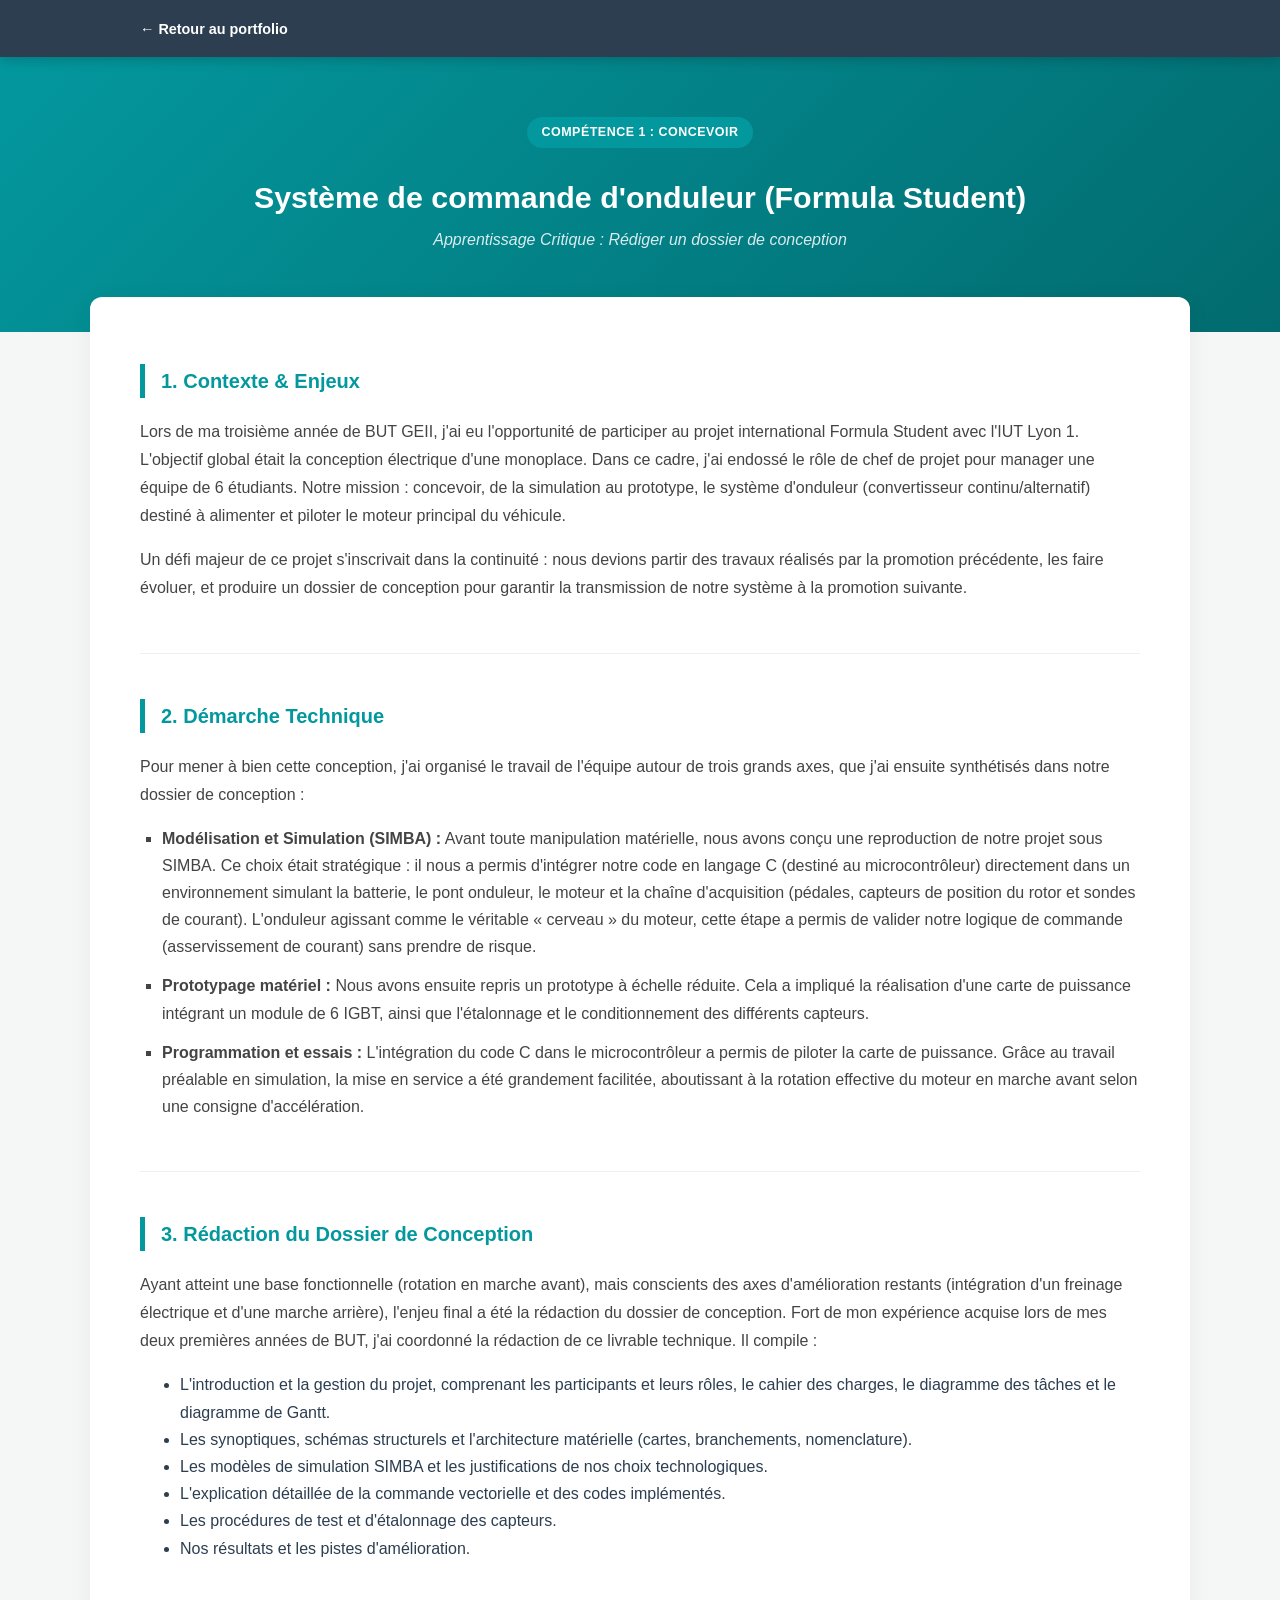
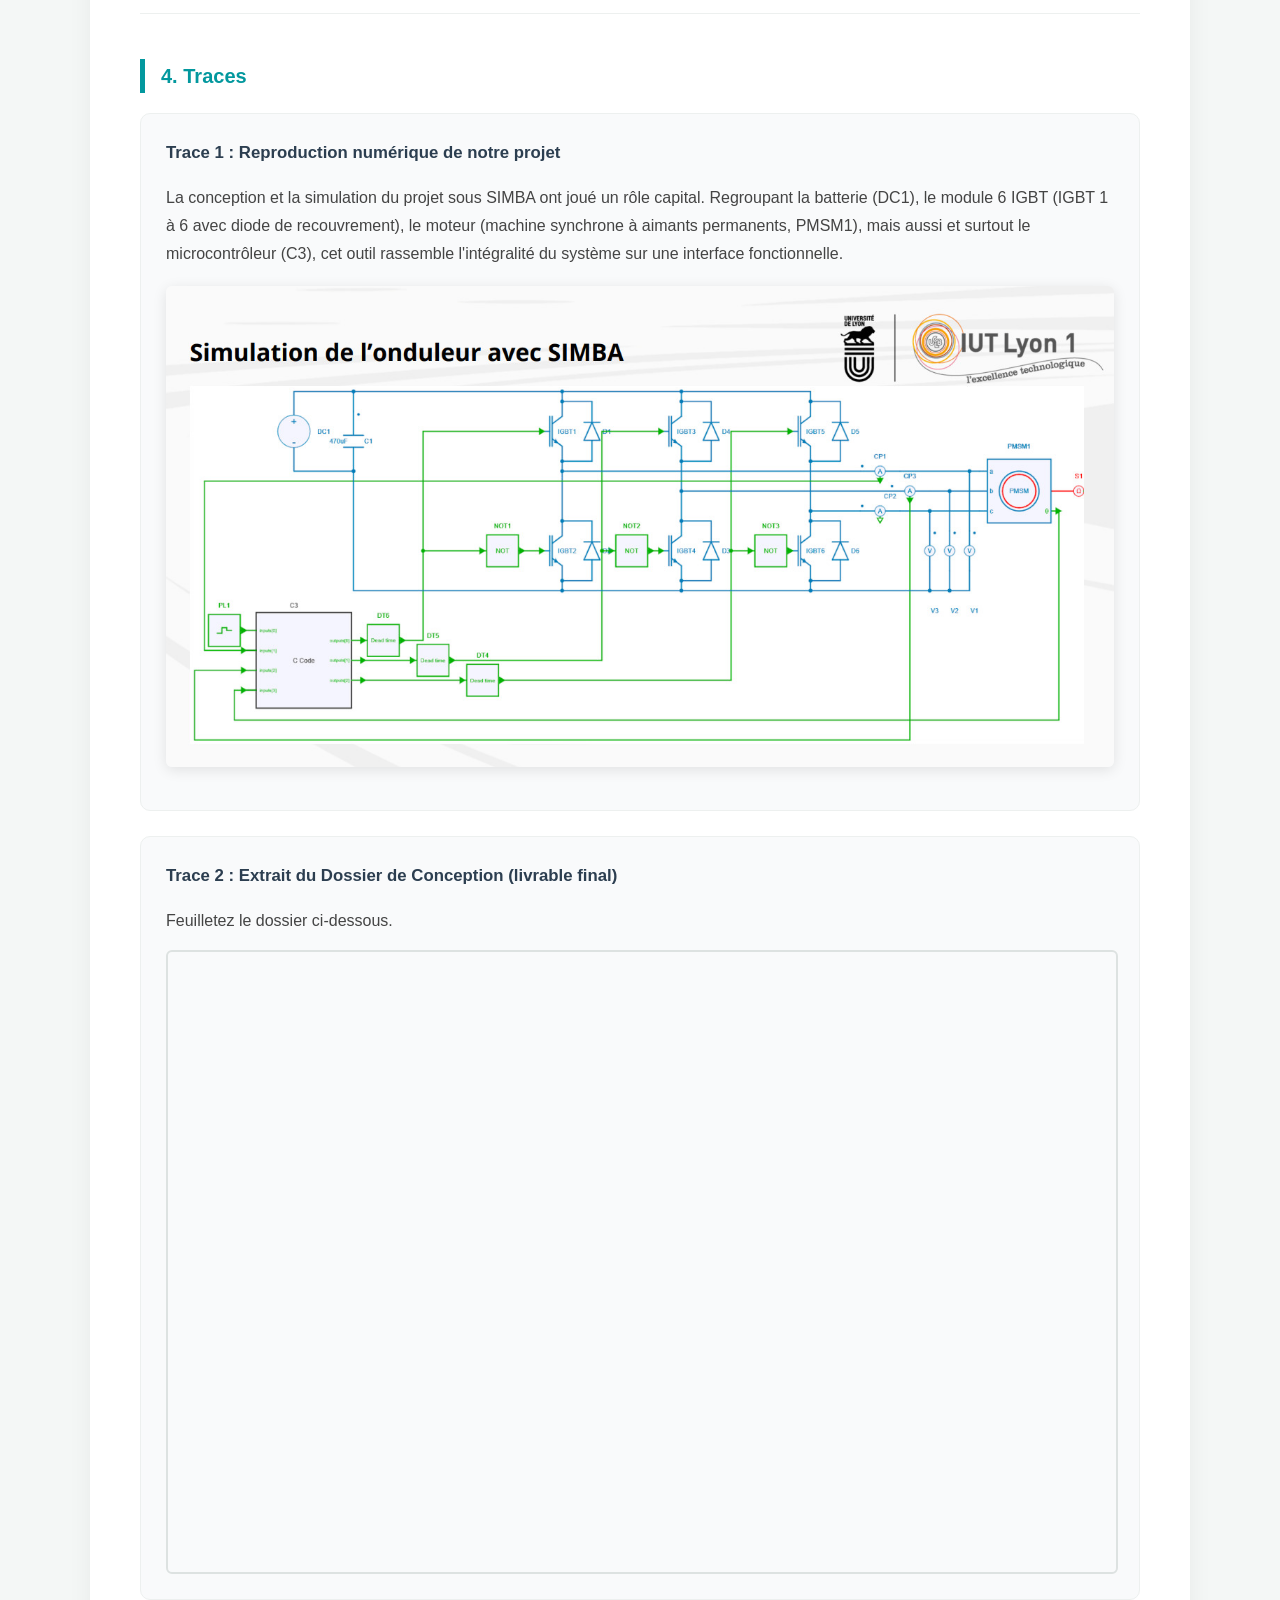
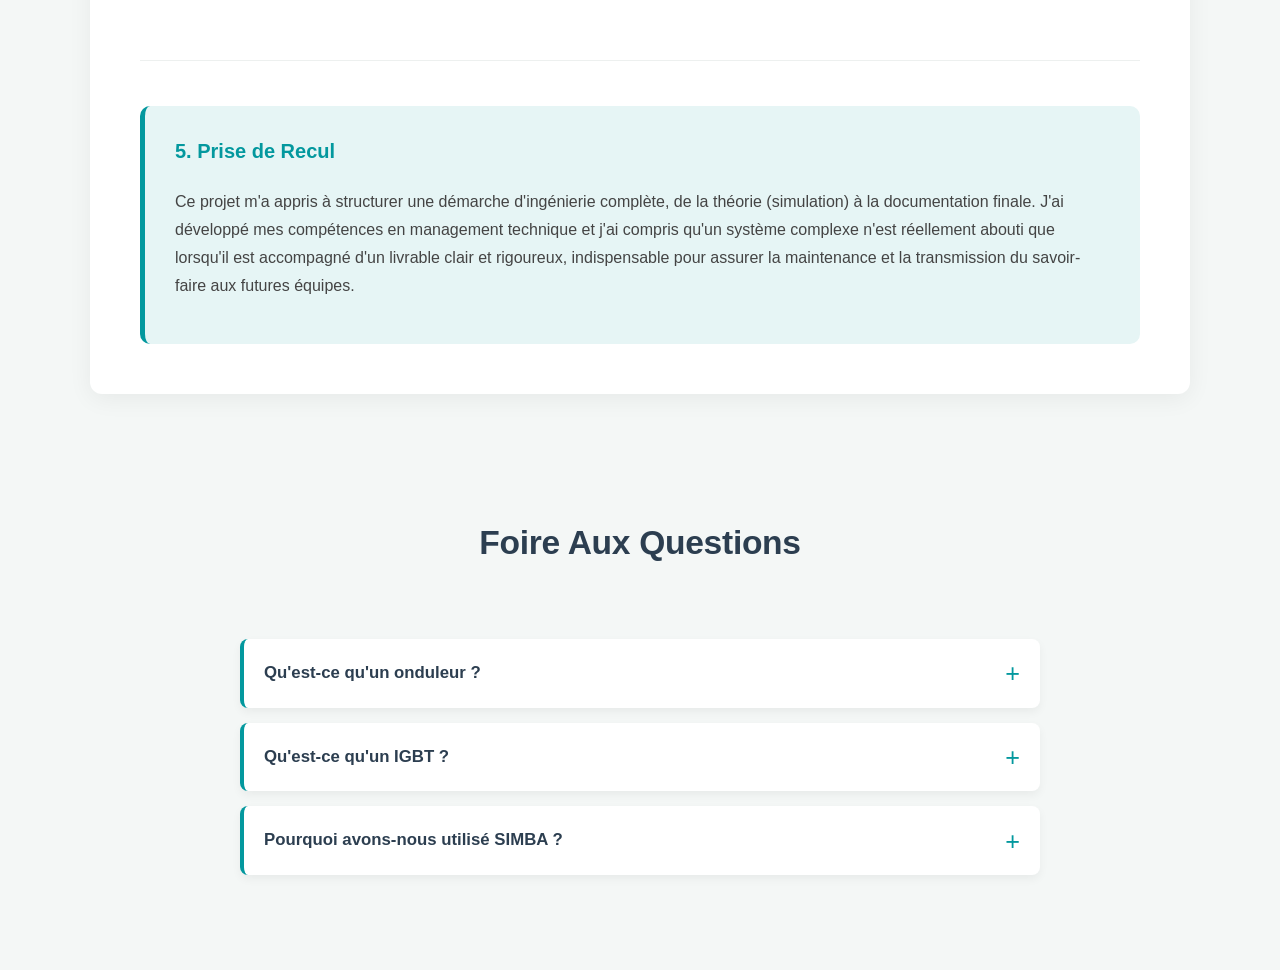
==== formula-student.html @ 9e9a6b29 "Add files via upload" ====
<!DOCTYPE html>
<html lang="fr">
<head>
    <meta charset="UTF-8">
    <meta name="viewport" content="width=device-width, initial-scale=1.0">
    <title>Concevoir - Formula Student | Portfolio Eliès AÏDI</title>
    <link rel="stylesheet" href="style.css">
</head>
<body class="page-competence">

    <div class="navigation-top">
        <div class="container">
            <a href="index.html" class="btn-retour">← Retour au portfolio</a>
        </div>
    </div>

    <header class="header-competence">
        <div class="container">
            <span class="badge">Compétence 1 : Concevoir</span>
            <h1>Système de commande d'onduleur (Formula Student)</h1>
            <p class="ac-titre">Apprentissage Critique : Rédiger un dossier de conception</p>
        </div>
    </header>

    <div class="container contenu-cdtr">

        <section class="bloc-cdtr bloc-contexte">
            <h2>1. Contexte &amp; Enjeux</h2>
            <p>Lors de ma troisième année de BUT GEII, j'ai eu l'opportunité de participer au projet international Formula Student avec l'IUT Lyon 1. L'objectif global était la conception électrique d'une monoplace. Dans ce cadre, j'ai endossé le rôle de chef de projet pour manager une équipe de 6 étudiants. Notre mission : concevoir, de la simulation au prototype, le système d'onduleur (convertisseur continu/alternatif) destiné à alimenter et piloter le moteur principal du véhicule.</p>
            <p>Un défi majeur de ce projet s'inscrivait dans la continuité : nous devions partir des travaux réalisés par la promotion précédente, les faire évoluer, et produire un dossier de conception pour garantir la transmission de notre système à la promotion suivante.</p>
        </section>

        <section class="bloc-cdtr bloc-demarche">
            <h2>2. Démarche Technique</h2>
            <p>Pour mener à bien cette conception, j'ai organisé le travail de l'équipe autour de trois grands axes, que j'ai ensuite synthétisés dans notre dossier de conception :</p>
            <ul>
                <li><strong>Modélisation et Simulation (SIMBA) :</strong> Avant toute manipulation matérielle, nous avons conçu une reproduction de notre projet sous SIMBA. Ce choix était stratégique : il nous a permis d'intégrer notre code en langage C (destiné au microcontrôleur) directement dans un environnement simulant la batterie, le pont onduleur, le moteur et la chaîne d'acquisition (pédales, capteurs de position du rotor et sondes de courant). L'onduleur agissant comme le véritable « cerveau » du moteur, cette étape a permis de valider notre logique de commande (asservissement de courant) sans prendre de risque.</li>
                <li><strong>Prototypage matériel :</strong> Nous avons ensuite repris un prototype à échelle réduite. Cela a impliqué la réalisation d'une carte de puissance intégrant un module de 6 IGBT, ainsi que l'étalonnage et le conditionnement des différents capteurs.</li>
                <li><strong>Programmation et essais :</strong> L'intégration du code C dans le microcontrôleur a permis de piloter la carte de puissance. Grâce au travail préalable en simulation, la mise en service a été grandement facilitée, aboutissant à la rotation effective du moteur en marche avant selon une consigne d'accélération.</li>
            </ul>
        </section>

        <section class="bloc-cdtr bloc-aboutissement">
            <h2>3. Rédaction du Dossier de Conception</h2>
            <p>Ayant atteint une base fonctionnelle (rotation en marche avant), mais conscients des axes d'amélioration restants (intégration d'un freinage électrique et d'une marche arrière), l'enjeu final a été la rédaction du dossier de conception. Fort de mon expérience acquise lors de mes deux premières années de BUT, j'ai coordonné la rédaction de ce livrable technique. Il compile :</p>
            <ul>
                <li>L'introduction et la gestion du projet, comprenant les participants et leurs rôles, le cahier des charges, le diagramme des tâches et le diagramme de Gantt.</li>
                <li>Les synoptiques, schémas structurels et l'architecture matérielle (cartes, branchements, nomenclature).</li>
                <li>Les modèles de simulation SIMBA et les justifications de nos choix technologiques.</li>
                <li>L'explication détaillée de la commande vectorielle et des codes implémentés.</li>
                <li>Les procédures de test et d'étalonnage des capteurs.</li>
                <li>Nos résultats et les pistes d'amélioration.</li>
            </ul>
        </section>

        <section class="bloc-cdtr bloc-traces">
            <h2>4. Traces</h2>

            <div class="trace-item">
                <h3>Trace 1 : Reproduction numérique de notre projet</h3>
                <p>La conception et la simulation du projet sous SIMBA ont joué un rôle capital. Regroupant la batterie (DC1), le module 6 IGBT (IGBT 1 à 6 avec diode de recouvrement), le moteur (machine synchrone à aimants permanents, PMSM1), mais aussi et surtout le microcontrôleur (C3), cet outil rassemble l'intégralité du système sur une interface fonctionnelle.</p>
                <img src="simba.jpg" alt="Capture d'écran de la simulation SIMBA" class="image-trace">
            </div>

            <div class="trace-item">
                <h3>Trace 2 : Extrait du Dossier de Conception (livrable final)</h3>
                <p>Feuilletez le dossier ci-dessous.</p>
                <iframe src="dossier_conception.pdf" class="lecteur-pdf" title="Dossier de conception Formula Student"></iframe>
            </div>
        </section>

        <section class="bloc-cdtr bloc-recul">
            <h2>5. Prise de Recul</h2>
            <p>Ce projet m'a appris à structurer une démarche d'ingénierie complète, de la théorie (simulation) à la documentation finale. J'ai développé mes compétences en management technique et j'ai compris qu'un système complexe n'est réellement abouti que lorsqu'il est accompagné d'un livrable clair et rigoureux, indispensable pour assurer la maintenance et la transmission du savoir-faire aux futures équipes.</p>
        </section>

    </div>

</body>
<section class="section-faq">
        <div class="container">
            <h2 class="titre-section">Foire Aux Questions</h2>
            
            <div class="faq-conteneur">
                
                <details class="faq-item">
                    <summary>Qu'est-ce qu'un onduleur ?</summary>
                    <div class="faq-reponse">
                        <p>Un onduleur est une technologie très utilisée dans le secteur de la mobilité, mais pas seulement : c'est un convertisseur de puissance transformant une alimentation continue en triphasée alternative. Ainsi, il permet par exemple d'alimenter un moteur à courant alternatif depuis une batterie. </p>
                    </div>
                </details>

                <details class="faq-item">
                    <summary>Qu'est-ce qu'un IGBT ?</summary>
                    <div class="faq-reponse">
                        <p>Insulated Gate Bipolar Transistor : en électronique de puissance, c'est un semi-conducteur idéal pour les systèmes à haute puissance, il a la fonction d'un interrupteur commandé. </p>
                    </div>
                </details>
</details>

                <details class="faq-item">
                    <summary>Pourquoi avons-nous utilisé SIMBA ?</summary>
                    <div class="faq-reponse">
                        <p>Il est vrai que nous aurions aussi pu utiliser Matlab avec Simulink, logiciel auquel nous sommes formés. Mais SIMBA était un choix à la fois pertinent car il nous a permis de simuler notre projet efficacement, mais aussi stratégique car nous étudions ce logiciel en classe d'électronique de puissance au même moment.</p>
                    </div>
                </details>
            </div>
        </div>
    </section>
</html>
---- style.css ----
:root {
    --primary: #03989e;
    --secondary: #2c3e50;
    --white: #ffffff;
    --light-text: #f4f7f6;
    --gray: #7f8c8d;
}

/* =========================================
   BASE
========================================= */

html {
    scroll-behavior: smooth;
}

body {
    font-family: 'Helvetica Neue', Arial, sans-serif;
    line-height: 1.7;
    margin: 0;
    color: var(--secondary);
    background-color: var(--white);
    animation: pageFadeIn 0.5s ease;
}

@keyframes pageFadeIn {
    from { opacity: 0; transform: translateY(8px); }
    to   { opacity: 1; transform: translateY(0); }
}

.container {
    max-width: 1000px;
    margin: 0 auto;
    padding: 0 20px;
}

/* =========================================
   SECTION 1 : ACCUEIL
========================================= */

.accueil {
    background-color: var(--white);
    color: var(--secondary);
    padding: 100px 0 70px;
    text-align: center;
}

.contenu-accueil {
    display: flex;
    flex-direction: column;
    align-items: center;
}

.photo-profil {
    width: 150px;
    height: 150px;
    background-color: #ddd;
    border-radius: 50%;
    margin: 0 auto 30px;
    border: 5px solid rgba(3, 152, 158, 0.2);
    background-image: url('photo.png');
    background-size: cover;
    background-position: center;
    box-shadow: 0 8px 30px rgba(0, 0, 0, 0.08);
    transition: transform 0.3s ease, box-shadow 0.3s ease;
}

.photo-profil:hover {
    transform: scale(1.04);
    box-shadow: 0 12px 40px rgba(3, 152, 158, 0.2);
}

.accueil h1 {
    font-size: 3em;
    font-weight: 700;
    letter-spacing: -0.5px;
    margin: 0 0 12px;
    color: var(--secondary);
}

.accueil h2 {
    font-size: 1.1em;
    font-weight: 400;
    color: var(--gray);
    margin: 0 0 20px;
    max-width: 580px;
    line-height: 1.6;
}

.accueil .mention-alternance {
    display: inline-block;
    background-color: rgba(3, 152, 158, 0.08);
    color: var(--primary);
    border: 1.5px solid rgba(3, 152, 158, 0.35);
    border-radius: 30px;
    padding: 7px 22px;
    font-size: 0.9em;
    font-weight: 600;
    margin-bottom: 20px;
    letter-spacing: 0.2px;
}

.contact-rapide {
    margin-top: 10px;
    font-size: 0.95em;
    color: var(--gray);
    display: flex;
    align-items: center;
    justify-content: center;
    gap: 8px;
    flex-wrap: wrap;
}

.contact-rapide span {
    display: inline-flex;
    align-items: center;
    gap: 4px;
}

.contact-rapide .separateur {
    color: #ccc;
}

/* =========================================
   SKYLINE (PARALLAXE)
========================================= */

.skyline-divider {
    height: 300px;
    width: 100%;
    background-image: url('skyline.jpg');
    background-size: cover;
    background-position: center bottom;
    background-repeat: no-repeat;

}

/* =========================================
   TITRES DE SECTION
========================================= */

.titre-section {
    text-align: center;
    font-size: 2.1em;
    font-weight: 700;
    letter-spacing: -0.3px;
    margin-top: 0;
    margin-bottom: 50px;
    position: relative;
}

.titre-section::after {
    content: '';
    display: block;
    width: 55px;
    height: 4px;
    border-radius: 2px;
    margin: 14px auto 0;
}

/* =========================================
   SECTION 2 : PARCOURS (fond bleu)
========================================= */

.section-bleue {
    background-color: var(--primary);
    color: var(--light-text);
    padding: 80px 0;
}

.section-bleue .titre-section { color: var(--white); }
.section-bleue .titre-section::after { background: rgba(255,255,255,0.6); }

.timeline {
    border-left: 3px solid rgba(255,255,255,0.3);
    margin: 0 auto;
    padding: 20px 40px;
    max-width: 750px;
    text-align: left;
}

.timeline-item {
    position: relative;
    margin-bottom: 40px;
    transition: transform 0.25s ease;
}

.timeline-item:last-child {
    margin-bottom: 0;
}

.timeline-item:hover {
    transform: translateX(6px);
}

.timeline-item::before {
    content: '';
    position: absolute;
    left: -49px;
    top: 6px;
    width: 14px;
    height: 14px;
    background: var(--white);
    border-radius: 50%;
    border: 3px solid var(--primary);
    transition: transform 0.25s ease;
}

.timeline-item:hover::before {
    transform: scale(1.3);
}

.timeline-item .date {
    font-weight: 700;
    color: var(--white);
    font-size: 0.95em;
    opacity: 0.85;
    text-transform: uppercase;
    letter-spacing: 0.5px;
}

.timeline-item h3 { color: var(--white); margin: 4px 0 6px; font-size: 1.05em; }
.timeline-item p  { margin: 4px 0; opacity: 0.9; }
.timeline-item ul { margin-top: 6px; opacity: 0.8; font-size: 0.95em; padding-left: 18px; }
.timeline-item li { margin-bottom: 4px; }

/* =========================================
   SECTION 3 : COMPÉTENCES (fond blanc)
========================================= */

.section-blanche {
    background-color: var(--white);
    padding: 80px 0;
    text-align: center;
}

.section-blanche .titre-section { color: var(--secondary); }
.section-blanche .titre-section::after { background: var(--primary); }

.sous-titre {
    color: var(--gray);
    margin-bottom: 50px;
    margin-top: -30px;
    font-size: 0.95em;
}

.grille-projets {
    display: grid;
    grid-template-columns: repeat(auto-fit, minmax(280px, 1fr));
    gap: 28px;
    align-items: stretch;
}

.carte-projet {
    background: white;
    padding: 38px 30px;
    border-radius: 15px;
    box-shadow: 0 8px 28px rgba(0,0,0,0.07);
    transition: transform 0.3s ease, box-shadow 0.3s ease, background-color 0.3s ease, color 0.3s ease;
    text-align: left;
    cursor: pointer;
    border: 1px solid #eeeeee;
    display: flex;
    flex-direction: column;
}

.carte-projet h3 {
    margin: 0 0 10px;
    font-size: 1.1em;
}

.carte-projet p {
    flex-grow: 1;
    margin: 0;
    font-size: 0.95em;
    line-height: 1.6;
    color: var(--gray);
    transition: color 0.3s ease;
}

.carte-projet:hover {
    transform: translateY(-10px);
    box-shadow: 0 18px 45px rgba(0,0,0,0.13);
    background-color: #006666;
    color: white;
}

.carte-projet:hover h3 { color: white; }
.carte-projet:hover p  { color: rgba(255,255,255,0.82); }

.badge {
    background: var(--primary);
    color: white;
    padding: 5px 15px;
    border-radius: 20px;
    font-size: 0.78em;
    text-transform: uppercase;
    font-weight: 700;
    letter-spacing: 0.5px;
    display: inline-block;
    margin-bottom: 14px;
    transition: background 0.3s ease, color 0.3s ease;
}

.carte-projet:hover .badge {
    background: rgba(255,255,255,0.2);
    color: white;
    border: 2px solid rgba(255,255,255,0.4);
}

/* =========================================
   PAGES COMPÉTENCES (C.D.T.R)
========================================= */

.page-competence {
    background-color: #f4f7f6;
}

.navigation-top {
    background-color: var(--secondary);
    padding: 15px 0;
    position: sticky;
    top: 0;
    z-index: 100;
    box-shadow: 0 3px 12px rgba(0,0,0,0.2);
}

.btn-retour {
    color: white;
    text-decoration: none;
    font-weight: 600;
    font-size: 0.9em;
    transition: color 0.2s ease, padding-left 0.2s ease;
    display: inline-block;
}

.btn-retour:hover {
    color: var(--primary);
    padding-left: 4px;
}

.header-competence {
    background: linear-gradient(135deg, var(--primary), #026b6f);
    color: white;
    padding: 60px 0 80px;
    text-align: center;
}

.header-competence h1 {
    font-size: 1.9em;
    margin: 16px 0 10px;
    line-height: 1.3;
}

.ac-titre {
    font-size: 1em;
    font-style: italic;
    opacity: 0.85;
    max-width: 600px;
    margin: 0 auto;
    line-height: 1.5;
}

.contenu-cdtr {
    background: white;
    padding: 50px 50px;
    border-radius: 12px;
    box-shadow: 0 5px 25px rgba(0,0,0,0.06);
    margin-top: -35px;
    margin-bottom: 60px;
}

/* Blocs C.D.T.R */
.bloc-cdtr {
    margin-bottom: 45px;
    padding-bottom: 35px;
    border-bottom: 1px solid #edf0ef;
}

.bloc-cdtr:last-child { border-bottom: none; margin-bottom: 0; }

.bloc-cdtr h2 {
    color: var(--primary);
    border-left: 5px solid var(--primary);
    padding-left: 16px;
    margin-bottom: 20px;
    font-size: 1.25em;
}

.bloc-cdtr p {
    color: #444;
    line-height: 1.75;
}

.bloc-demarche ul {
    list-style-type: square;
    padding-left: 22px;
}

.bloc-demarche li {
    margin-bottom: 12px;
    line-height: 1.7;
    color: #444;
}

/* Traces */
.trace-item {
    background: #f9fafb;
    padding: 25px;
    border-radius: 10px;
    margin-bottom: 25px;
    border: 1px solid #edf0ef;
}

.trace-item h3 {
    margin-top: 0;
    color: var(--secondary);
    font-size: 1.05em;
}

.trace-item p {
    margin-bottom: 0;
}

.image-trace {
    max-width: 100%;
    height: auto;
    border-radius: 6px;
    box-shadow: 0 3px 14px rgba(0,0,0,0.1);
    display: block;
    margin: 18px auto;
}

.lecteur-pdf {
    width: 100%;
    height: 620px;
    border: 2px solid #dde2e1;
    border-radius: 6px;
    margin-top: 15px;
    display: block;
}

/* Bloc Recul */
.bloc-recul {
    background-color: #e6f5f5;
    padding: 28px 30px;
    border-radius: 10px;
    border-left: 5px solid var(--primary);
}

.bloc-recul h2 {
    border-left: none;
    padding-left: 0;
    margin-top: 0;
}

/* Image inline (investigation SNCF) */
.image-contexte-inline {
    width: 35%;
    max-width: 500px;
    height: auto;
    display: block;
    margin: 30px auto;
    border-radius: 6px;
    box-shadow: 0 5px 18px rgba(0,0,0,0.1);
}

/* =========================================
   RESPONSIVE MOBILE
========================================= */

@media (max-width: 768px) {
    .accueil { padding: 70px 0 50px; }
    .accueil h1 { font-size: 2.1em; }
    .accueil h2 { font-size: 1em; }

    .skyline-divider {
        height: 200px;
        background-attachment: scroll; /* Évite les bugs iOS */
    }

    .titre-section { font-size: 1.7em; }

    .timeline {
        padding: 15px 20px;
    }

    .timeline-item::before {
        left: -30px;
    }

    .grille-projets {
        grid-template-columns: 1fr;
    }

    .contenu-cdtr {
        padding: 28px 20px;
        margin-top: 0;
        border-radius: 0;
    }

    .lecteur-pdf { height: 420px; }

    .image-contexte-inline { width: 65%; }

    .header-competence { padding: 45px 0 65px; }
    .header-competence h1 { font-size: 1.5em; }

    .bloc-recul { padding: 22px 20px; }
}
/* =========================================
   SECTION FAQ (Foire Aux Questions)
========================================= */

.section-faq {
    background-color: var(--light-bg); /* Utilise le fond gris clair du site */
    padding: 60px 0 80px 0;
}

.faq-conteneur {
    max-width: 800px;
    margin: 0 auto;
}

.faq-item {
    background-color: white;
    border-radius: 8px;
    margin-bottom: 15px;
    box-shadow: 0 4px 10px rgba(0,0,0,0.05);
    overflow: hidden;
    border-left: 4px solid var(--primary); /* Ligne bleue sur la gauche */
    transition: all 0.3s ease;
}

/* Le titre de la question cliquable */
.faq-item summary {
    padding: 20px 40px 20px 20px;
    font-weight: bold;
    font-size: 1.05em;
    cursor: pointer;
    color: var(--secondary);
    list-style: none; /* Enlève la flèche native des navigateurs */
    position: relative;
    outline: none;
}

/* Retire la petite flèche de base sur Chrome/Safari */
.faq-item summary::-webkit-details-marker {
    display: none;
}

/* Ajouter une icône (+) personnalisée */
.faq-item summary::after {
    content: '+';
    position: absolute;
    right: 20px;
    top: 50%;
    transform: translateY(-50%);
    font-size: 1.5em;
    color: var(--primary);
    font-weight: normal;
}

/* Changer le (+) en (-) quand la carte est ouverte */
.faq-item[open] summary::after {
    content: '−';
}

.faq-item summary:hover {
    color: var(--primary);
}

/* Le texte de la réponse */
.faq-reponse {
    padding: 0 20px 20px 20px;
    color: var(--gray);
    border-top: 1px solid #eee;
    margin-top: 5px;
    padding-top: 15px;
    line-height: 1.6;
}
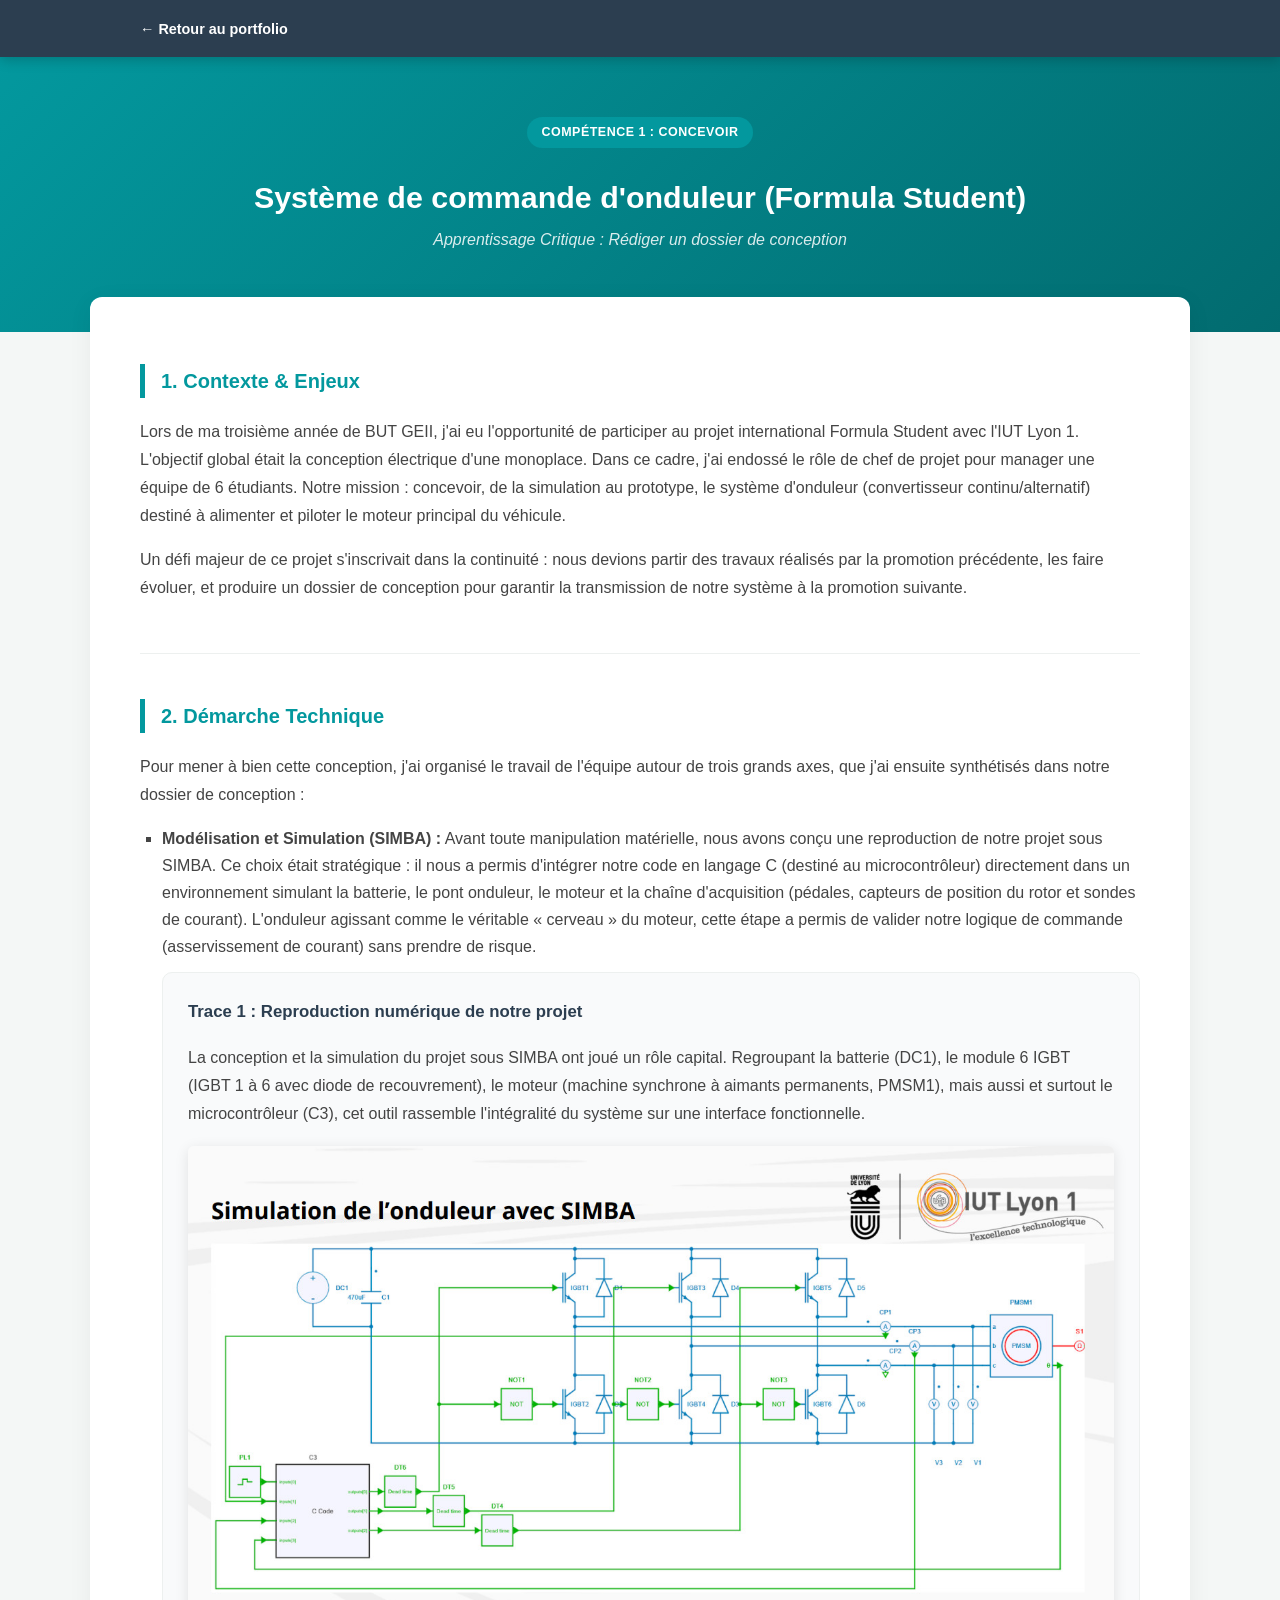
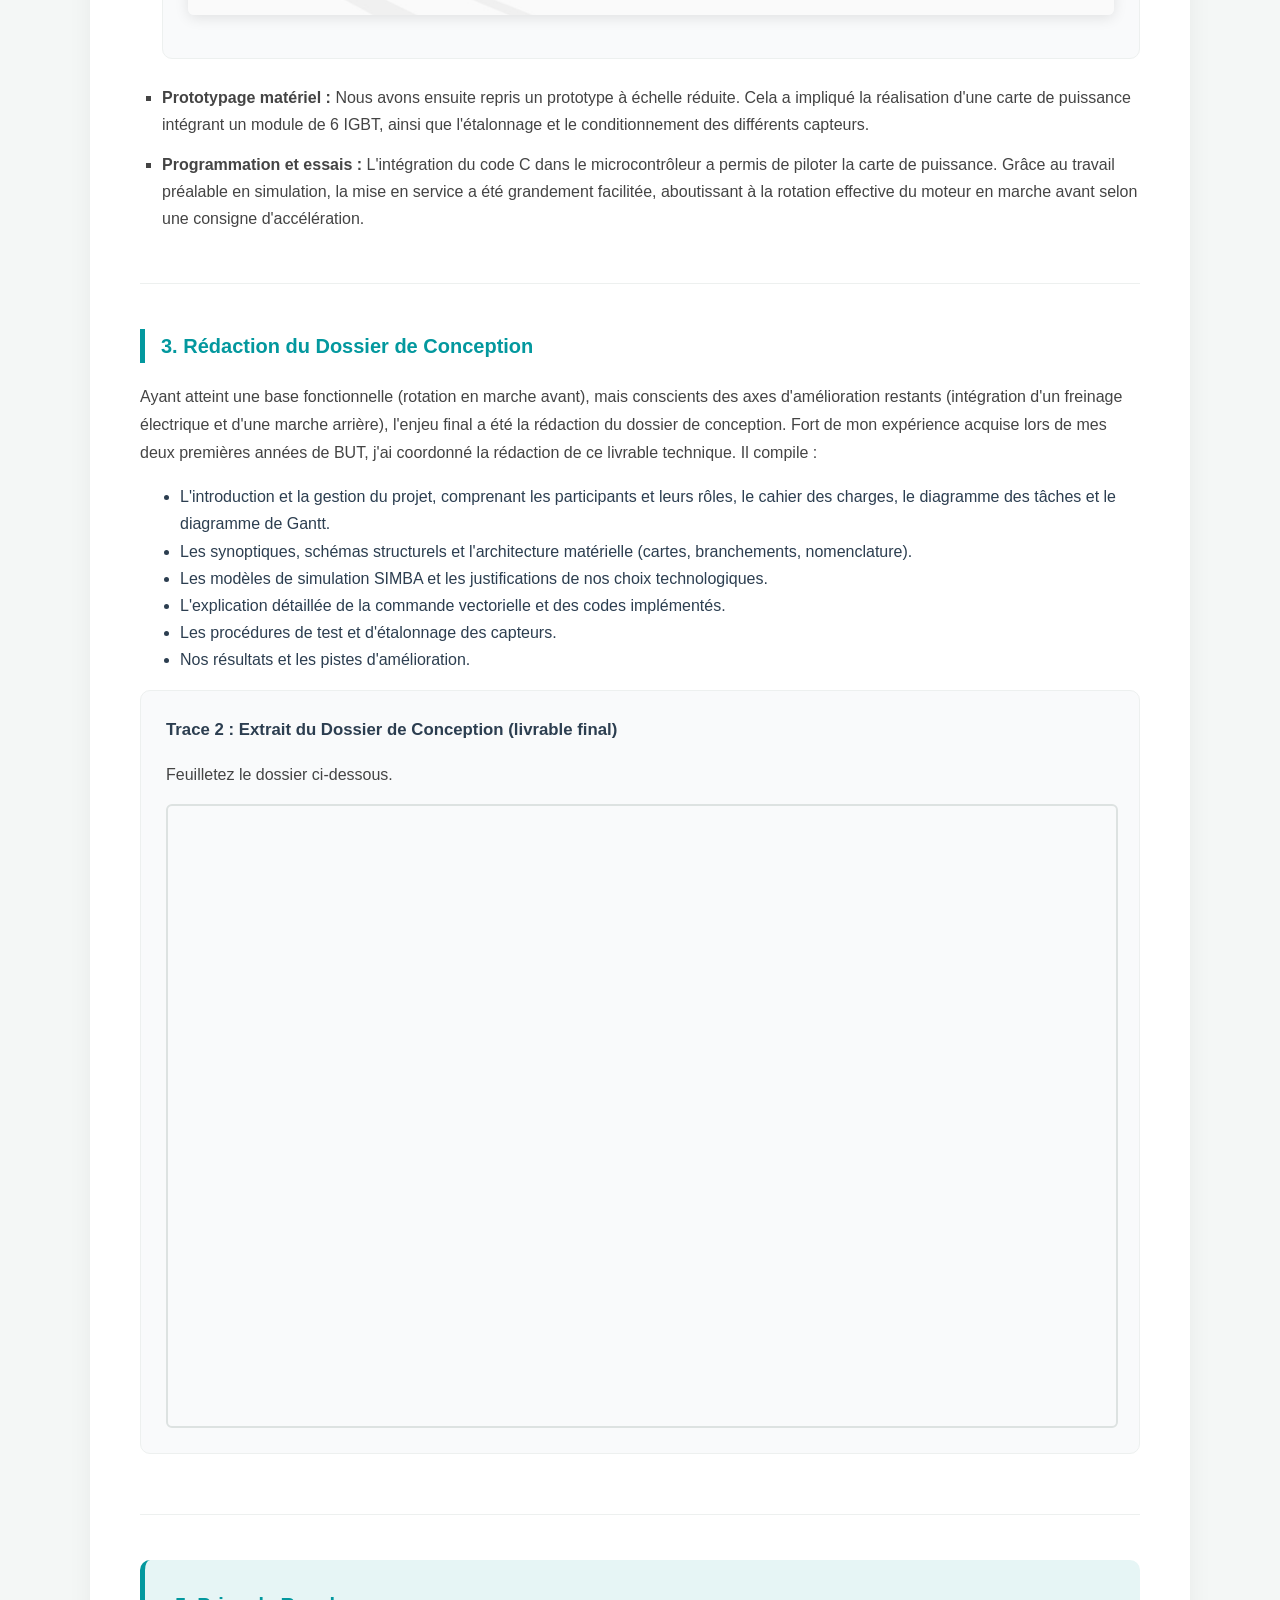
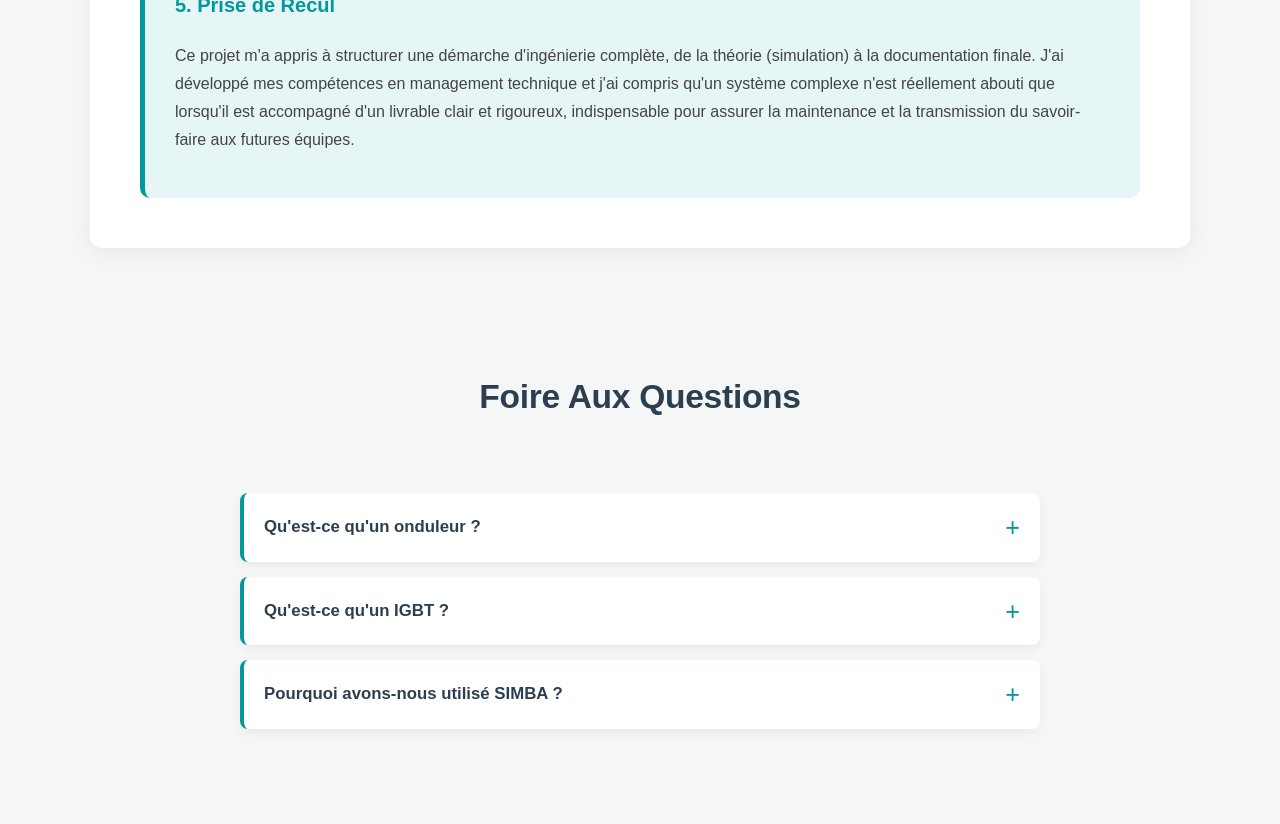
==== commit 93a252e7: "Update formula-student.html" ====
--- a/formula-student.html
+++ b/formula-student.html
@@ -35,6 +35,13 @@
             <p>Pour mener à bien cette conception, j'ai organisé le travail de l'équipe autour de trois grands axes, que j'ai ensuite synthétisés dans notre dossier de conception :</p>
             <ul>
                 <li><strong>Modélisation et Simulation (SIMBA) :</strong> Avant toute manipulation matérielle, nous avons conçu une reproduction de notre projet sous SIMBA. Ce choix était stratégique : il nous a permis d'intégrer notre code en langage C (destiné au microcontrôleur) directement dans un environnement simulant la batterie, le pont onduleur, le moteur et la chaîne d'acquisition (pédales, capteurs de position du rotor et sondes de courant). L'onduleur agissant comme le véritable « cerveau » du moteur, cette étape a permis de valider notre logique de commande (asservissement de courant) sans prendre de risque.</li>
+
+ 	   <div class="trace-item">
+                <h3>Trace 1 : Reproduction numérique de notre projet</h3>
+                <p>La conception et la simulation du projet sous SIMBA ont joué un rôle capital. Regroupant la batterie (DC1), le module 6 IGBT (IGBT 1 à 6 avec diode de recouvrement), le moteur (machine synchrone à aimants permanents, PMSM1), mais aussi et surtout le microcontrôleur (C3), cet outil rassemble l'intégralité du système sur une interface fonctionnelle.</p>
+                <img src="simba.jpg" alt="Capture d'écran de la simulation SIMBA" class="image-trace">
+            </div>
+
                 <li><strong>Prototypage matériel :</strong> Nous avons ensuite repris un prototype à échelle réduite. Cela a impliqué la réalisation d'une carte de puissance intégrant un module de 6 IGBT, ainsi que l'étalonnage et le conditionnement des différents capteurs.</li>
                 <li><strong>Programmation et essais :</strong> L'intégration du code C dans le microcontrôleur a permis de piloter la carte de puissance. Grâce au travail préalable en simulation, la mise en service a été grandement facilitée, aboutissant à la rotation effective du moteur en marche avant selon une consigne d'accélération.</li>
             </ul>
@@ -50,17 +57,7 @@
                 <li>L'explication détaillée de la commande vectorielle et des codes implémentés.</li>
                 <li>Les procédures de test et d'étalonnage des capteurs.</li>
                 <li>Nos résultats et les pistes d'amélioration.</li>
-            </ul>
-        </section>
-
-        <section class="bloc-cdtr bloc-traces">
-            <h2>4. Traces</h2>
-
-            <div class="trace-item">
-                <h3>Trace 1 : Reproduction numérique de notre projet</h3>
-                <p>La conception et la simulation du projet sous SIMBA ont joué un rôle capital. Regroupant la batterie (DC1), le module 6 IGBT (IGBT 1 à 6 avec diode de recouvrement), le moteur (machine synchrone à aimants permanents, PMSM1), mais aussi et surtout le microcontrôleur (C3), cet outil rassemble l'intégralité du système sur une interface fonctionnelle.</p>
-                <img src="simba.jpg" alt="Capture d'écran de la simulation SIMBA" class="image-trace">
-            </div>
+            </ul>          
 
             <div class="trace-item">
                 <h3>Trace 2 : Extrait du Dossier de Conception (livrable final)</h3>
@@ -77,7 +74,7 @@
     </div>
 
 </body>
-<section class="section-faq">
+  <section class="section-faq">
         <div class="container">
             <h2 class="titre-section">Foire Aux Questions</h2>
             
--- a/style.css
+++ b/style.css
@@ -243,6 +243,12 @@
     margin-top: -30px;
     font-size: 0.95em;
 }
+.sous-titre1 {
+    color: #f1c40f;
+    margin-bottom: 50px;
+    margin-top: -30px;
+    font-size: 0.95em;
+}
 
 .grille-projets {
     display: grid;
@@ -579,3 +585,58 @@
     padding-top: 15px;
     line-height: 1.6;
 }
+.cv-download {
+    margin-top: 25px;
+}
+
+.btn-cv {
+    background-color: #f1c40f; /* Fond jaune vif */
+    color: #2c3e50;            /* Texte sombre pour une lisibilité parfaite */
+    border: 2px solid #f1c40f;
+    padding: 10px 22px;
+    border-radius: 30px;
+    text-decoration: none;
+    font-weight: bold;
+    font-size: 0.95em;
+    transition: all 0.3s ease;
+    display: inline-block;
+}
+
+.btn-cv:hover {
+    background-color: #d4ac0d; /* Jaune légèrement plus foncé au survol */
+    border-color: #d4ac0d;
+    color: #111;
+    transform: translateY(-2px);
+    box-shadow: 0 4px 12px rgba(241, 196, 15, 0.4);
+}
+/* =========================================
+   SURLIGNAGE JAUNE DES NOUVEAUTÉS (FRISE) - TEXTE UNIQUEMENT
+========================================= */
+.timeline-item.nouveau-jaune .date,
+.timeline-item.nouveau-jaune .content h3,
+.timeline-item.nouveau-jaune .content p,
+.timeline-item.nouveau-jaune .content ul,
+.timeline-item.nouveau-jaune .content strong {
+    color: #f1c40f; /* Applique le jaune vif uniquement au texte */
+}
+
+/* On garde le point de la frise chronologique en jaune pour la cohérence */
+.timeline-item.nouveau-jaune::before {
+    background: #f1c40f; 
+    border-color: #f1c40f;
+}
+/* =========================================
+   CORRECTION COULEUR BLANCHE - FRISE CHRONOLOGIQUE
+========================================= */
+.section-bleue .timeline-item .content p,
+.section-bleue .timeline-item .content strong,
+.section-bleue .timeline-item .content li {
+    color: #ffffff; /* Force le texte normal en blanc */
+}
+
+/* On s'assure que tes nouvelles expériences gardent bien la couleur jaune demandée précédemment */
+.section-bleue .timeline-item.nouveau-jaune .content p,
+.section-bleue .timeline-item.nouveau-jaune .content strong,
+.section-bleue .timeline-item.nouveau-jaune .content li {
+    color: #f1c40f; 
+}
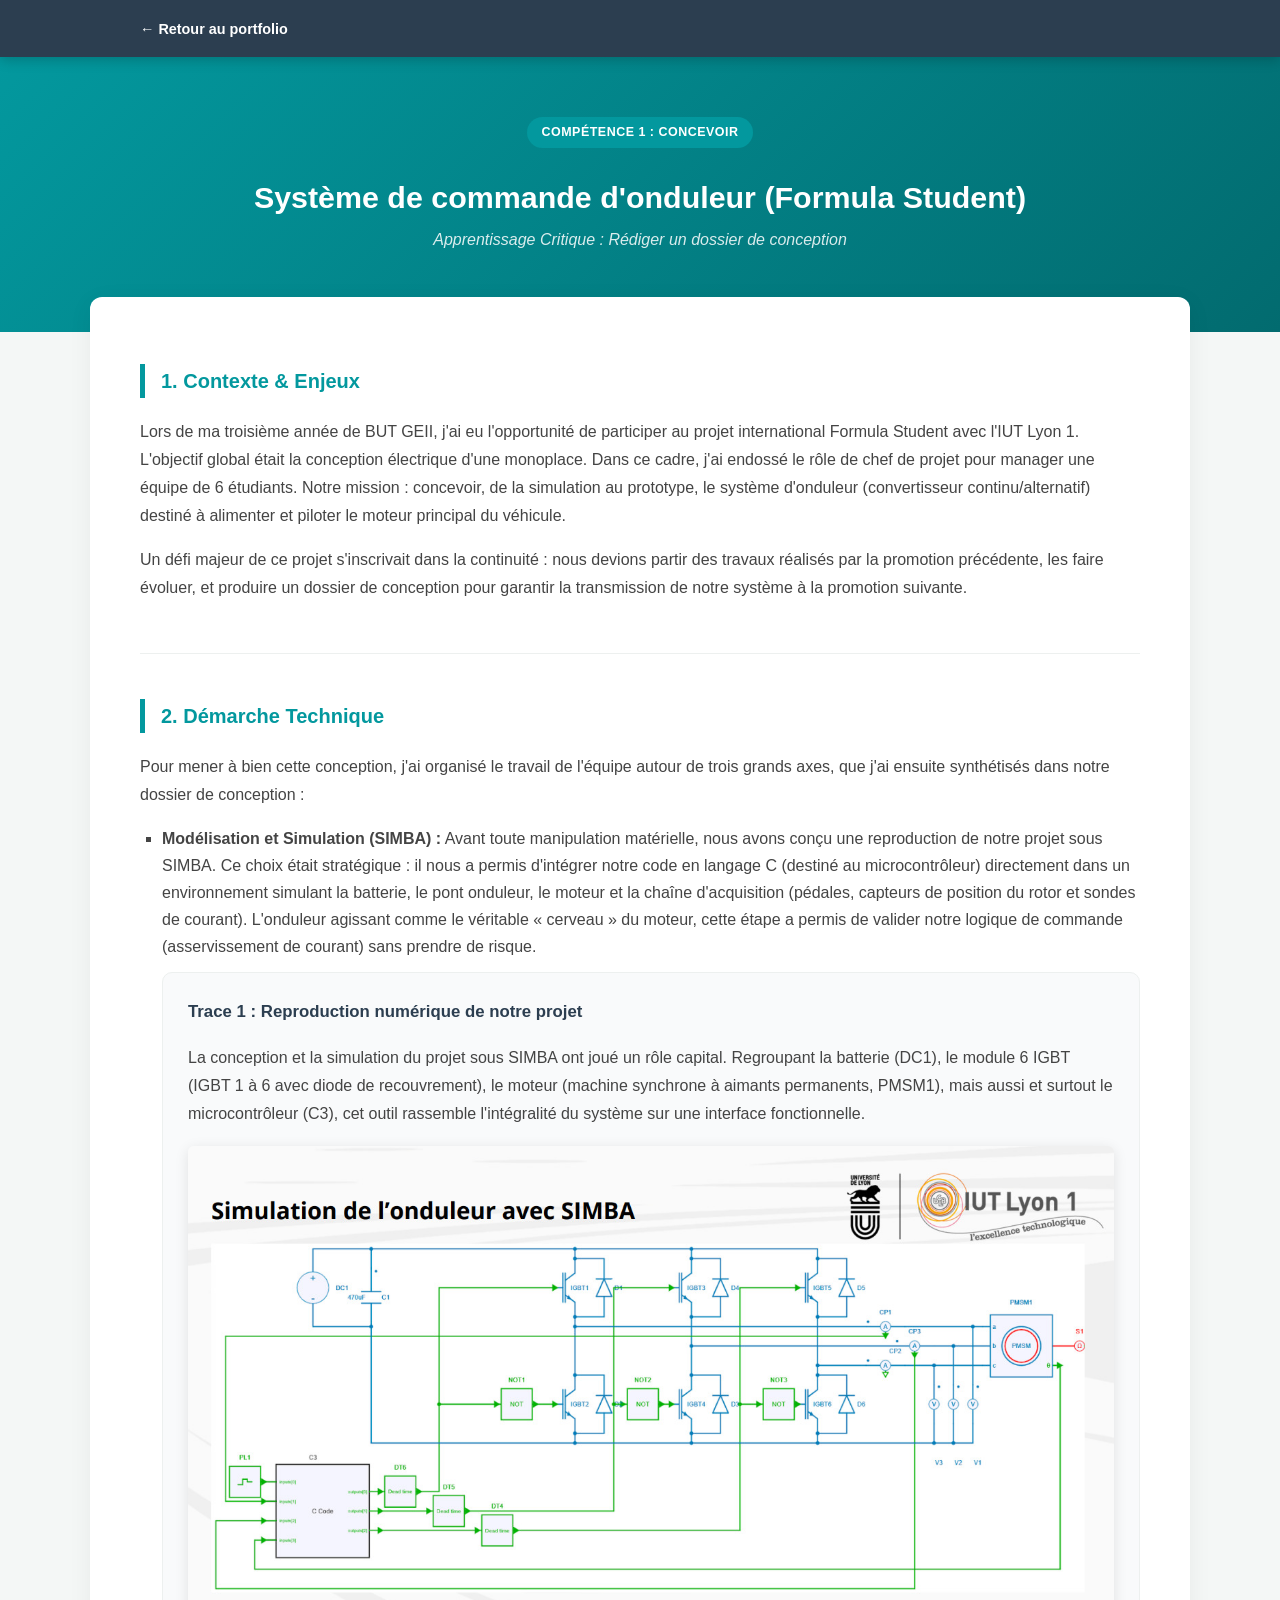
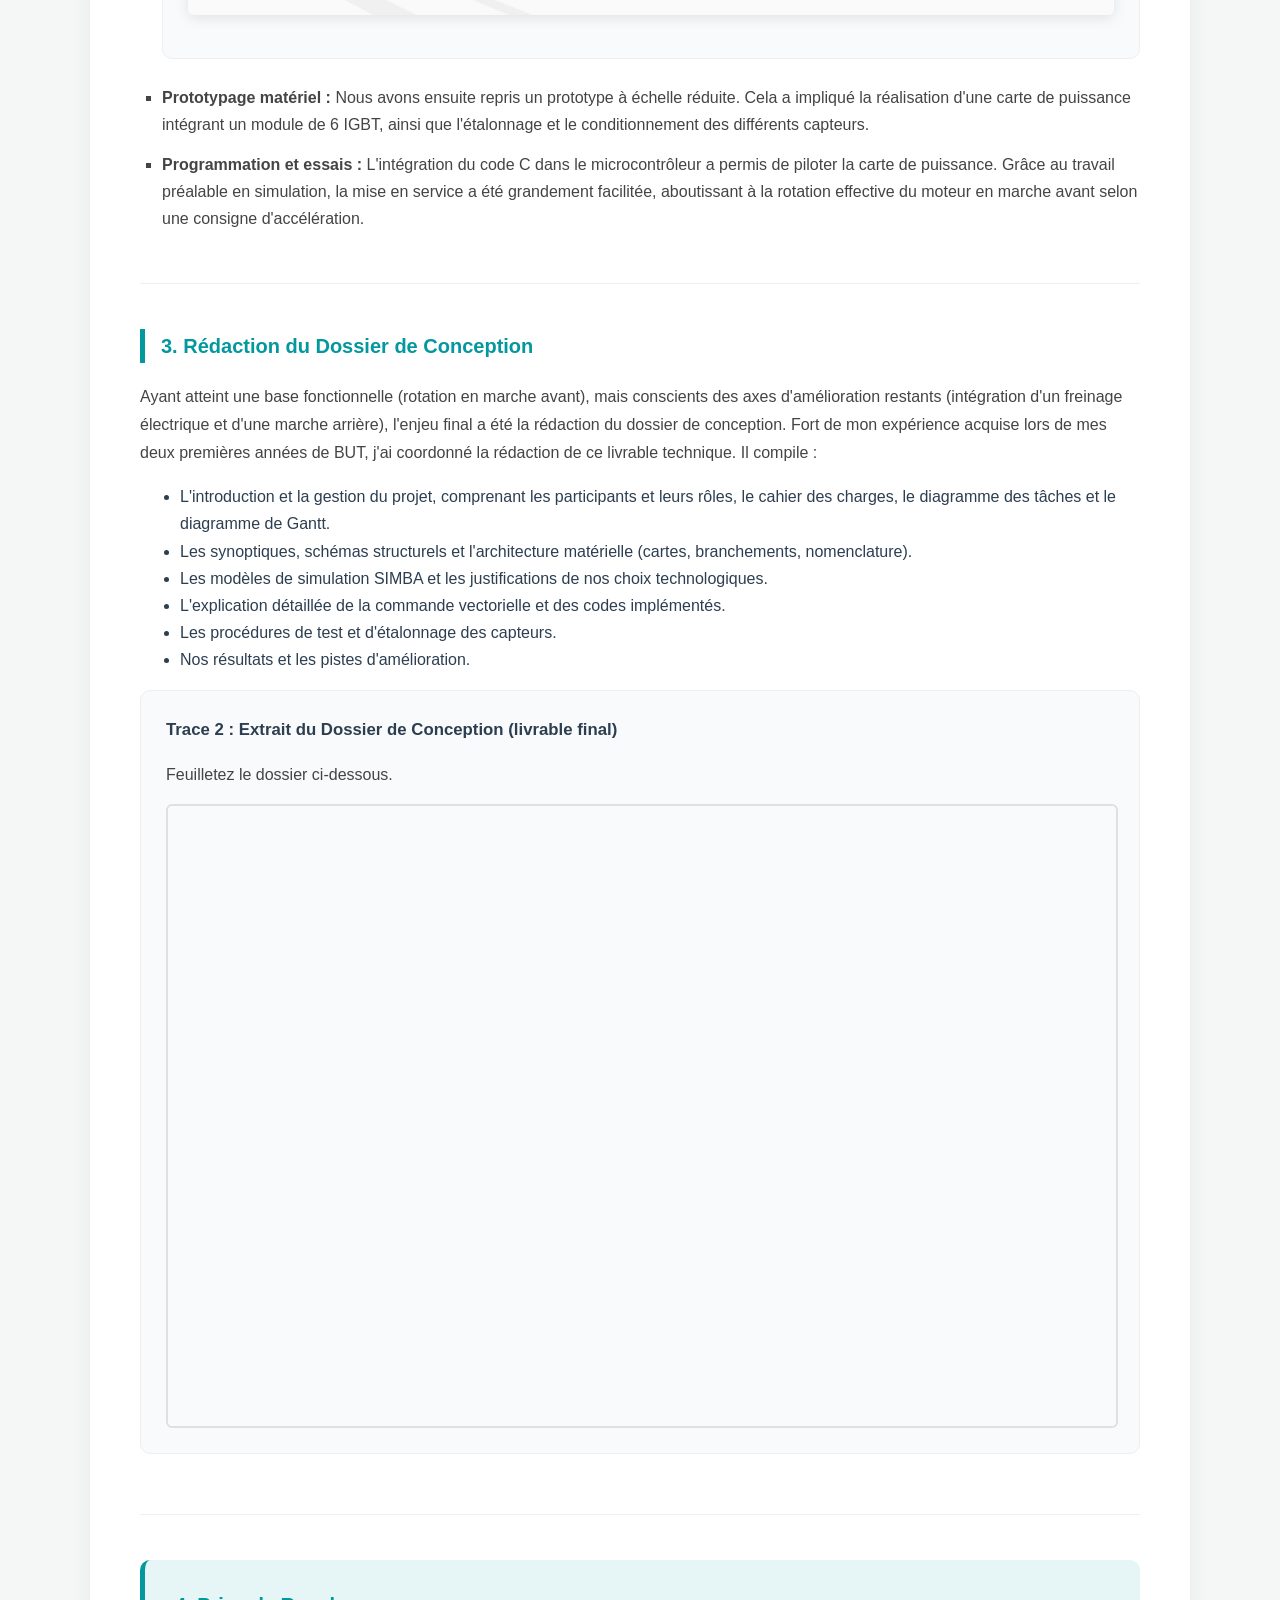
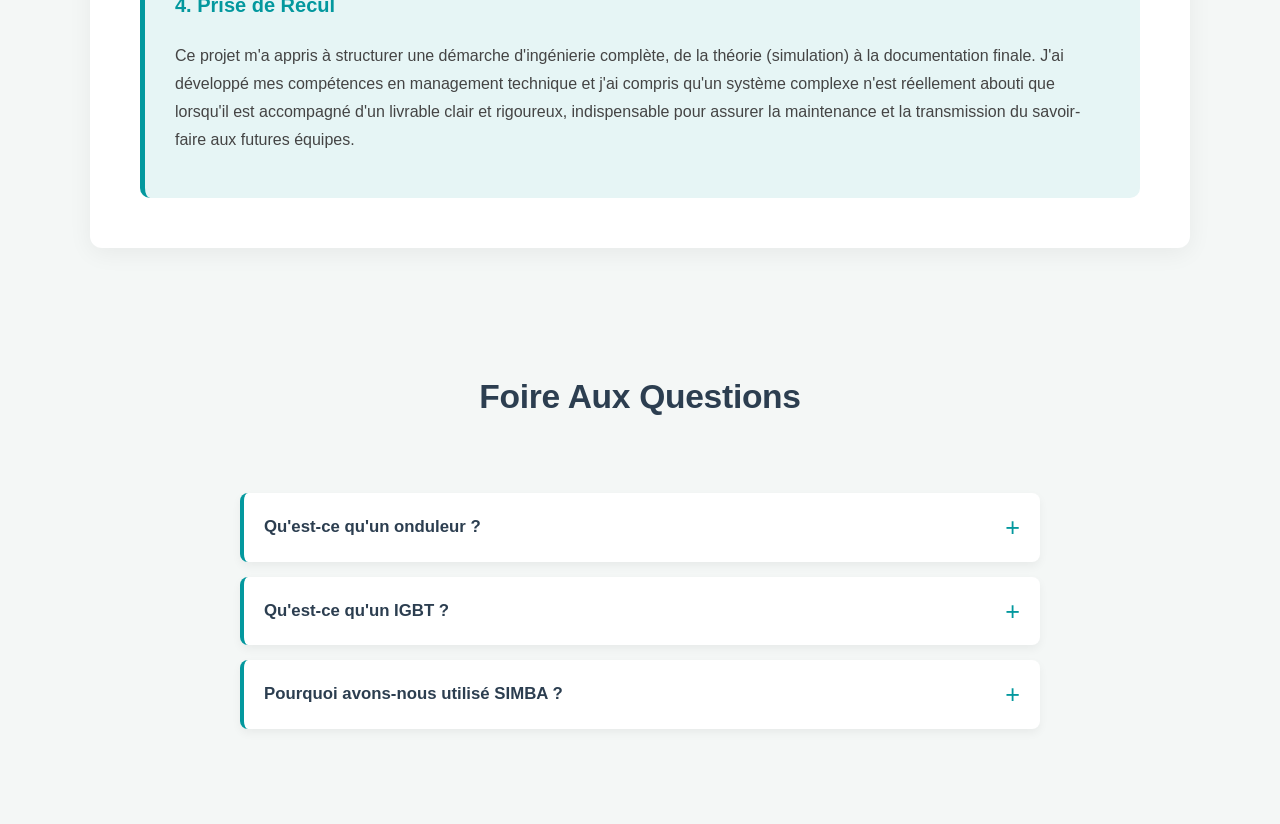
==== commit aef93192: "formula-student.html" ====
--- a/formula-student.html
+++ b/formula-student.html
@@ -67,7 +67,7 @@
         </section>
 
         <section class="bloc-cdtr bloc-recul">
-            <h2>5. Prise de Recul</h2>
+            <h2>4. Prise de Recul</h2>
             <p>Ce projet m'a appris à structurer une démarche d'ingénierie complète, de la théorie (simulation) à la documentation finale. J'ai développé mes compétences en management technique et j'ai compris qu'un système complexe n'est réellement abouti que lorsqu'il est accompagné d'un livrable clair et rigoureux, indispensable pour assurer la maintenance et la transmission du savoir-faire aux futures équipes.</p>
         </section>
 
